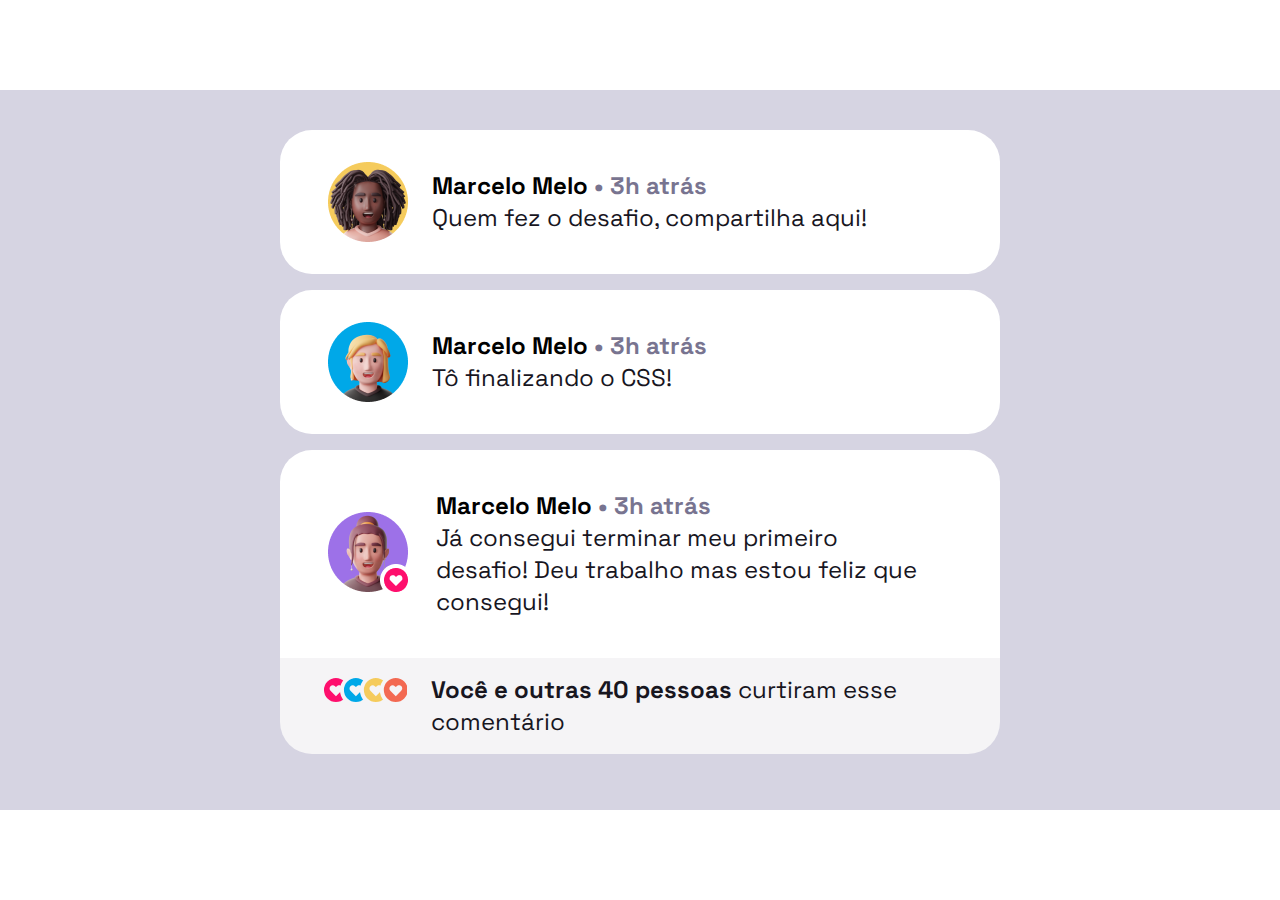
==== src/challenge_2/challenge_2.html @ b7e85982 "feat: Add Challenge 2 level 2" ====
<!DOCTYPE html>
<html lang="pt-BR">

<head>
  <meta charset="UTF-8">
  <meta name="viewport" content="width=device-width, initial-scale=1.0">
  <link rel="stylesheet" href="../styles/main.css">
  <link rel="stylesheet" href="../styles/challenge_2.css">
  <title>Challenge 2</title>
</head>

<body>
  <div class="container_content">
    <div class="container_main">
      <div class="comments">
        <div class="comment">
          <img src="../assets/assets-03/img-profile.png" alt="" srcset="">
          <div class="user">
            <strong class="user_name">
              Marcelo Melo <span class="comment_time">• 3h atrás</span>
            </strong>
            <p class="txt_comment">
              Quem fez o desafio, compartilha aqui!
            </p>
          </div>
        </div>
        <div class="comment">
          <img src="../assets/assets-03/img-profile-1.png" alt="" srcset="">
          <div class="user">
            <strong class="user_name">
              Marcelo Melo <span class="comment_time">• 3h atrás</span>
            </strong>
            <p class="txt_comment">
              Tô finalizando o CSS!
            </p>
          </div>
        </div>
        <div class="comment">
          <img src="../assets/assets-03/img-profile-2.png" alt="" srcset="">
          <div class="user">
            <strong class="user_name">
              Marcelo Melo <span class="comment_time">• 3h atrás</span>
            </strong>
            <p class="txt_comment">
              Já consegui terminar meu primeiro desafio! Deu trabalho mas estou feliz que consegui!
            </p>
          </div>
        </div>
        <footer class="ft_comments">
          <span class="likes"></span>
          <p class="txt_p">
            <strong class="ft_txt">Você e outras 40 pessoas</strong> curtiram esse comentário
          </p>
        </footer>
      </div>
    </div>
  </div>
</body>

</html>
---- src/styles/main.css ----
@import url('https://fonts.googleapis.com/css2?family=Space+Grotesk:wght@300..700&display=swap');

/* Reset properties */
* {
  margin: 0;
  padding: 0;
  box-sizing: border-box;
}

/* Variables */
:root {
  --primary-color: #ffffff;
  --secondary-color: #d6d4e2;
  --thrid-color: #787490;
  --fourth-color: #18161f;
  --fiveth-color: #F5F4F6;
}

/* Global styles */
.fnt-md {
  font: 500 1.25rem/1.75rem "Space Grotesk", sans-serif;
}

.fnt-bg {
  font: 700 2rem/3rem "Space Grotesk", sans-serif;
}
---- src/styles/challenge_2.css ----
.container_content {
  display: flex;
  align-items: center;
  height: 100vh;
  justify-content: center;
  width: 100vw;
}

.container_main {
  display: flex;
  flex-direction: column;
  align-items: center;
  background: var(--secondary-color);
  justify-content: start;
  height: 720px;
  width: 1280px;
  padding: 1.5rem 0;
}

.comments {
  display: flex;
  flex-flow: column;
  height: 600px;
  width: 45rem;
}

.comment {
  display: flex;
  align-items: center;
  background: var(--primary-color);
  padding: 1rem 3rem;
  margin-top: 1rem;
  width: 720px;
}

.user {
  padding: 1.5rem;
  ;
}

.txt_comment,
.txt_p {
  font: 400 24px/32px "Space Grotesk", sans-serif;
  color: var(--fourth-color);
}

.user_name,
.ft_txt {
  font: 700 24px/32px "Space Grotesk", sans-serif;
}

.comment_time {
  color: var(--thrid-color);
}


.comment:not(:nth-last-child(2)) {
  border-radius: 2rem;
}

.comment:nth-last-child(2) {
  border-top-left-radius: 2rem;
  border-top-right-radius: 2rem;
}

.likes {
  display: inline-block;
  background: url("../assets/assets-03/likes.svg") no-repeat;
  height: 32px;
  width: 100px;
  margin-right: 1.5rem;
}

.ft_comments {
  display: flex;
  background: var(--fiveth-color);
  border-bottom-left-radius: 2rem;
  border-bottom-right-radius: 2rem;
  flex: 1;
  padding: 1rem 2.5rem;
}
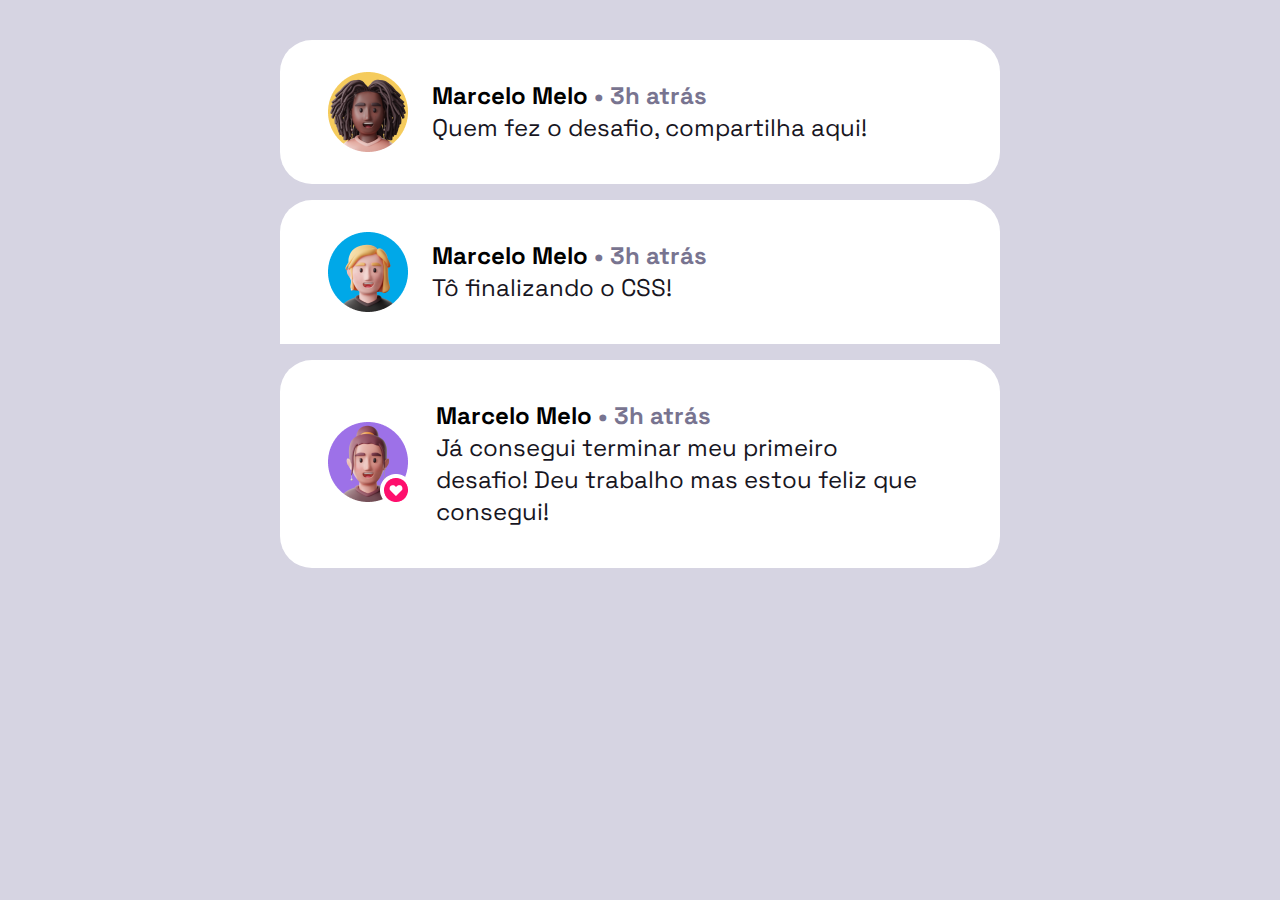
==== commit 48f48a35: "Add function newPosts for dynamic comments" ====
--- a/src/challenge_2/challenge_2.html
+++ b/src/challenge_2/challenge_2.html
@@ -46,15 +46,10 @@
             </p>
           </div>
         </div>
-        <footer class="ft_comments">
-          <span class="likes"></span>
-          <p class="txt_p">
-            <strong class="ft_txt">Você e outras 40 pessoas</strong> curtiram esse comentário
-          </p>
-        </footer>
       </div>
     </div>
   </div>
 </body>
+<script src="../../src/scripts/comments.js" defer></script>
 
 </html>--- a/src/styles/challenge_2.css
+++ b/src/styles/challenge_2.css
@@ -12,7 +12,7 @@
   align-items: center;
   background: var(--secondary-color);
   justify-content: start;
-  height: 720px;
+  height: 100%;
   width: 1280px;
   padding: 1.5rem 0;
 }
@@ -78,4 +78,9 @@
   border-bottom-right-radius: 2rem;
   flex: 1;
   padding: 1rem 2.5rem;
+
+}
+
+.comments.ps-relative {
+  position: relative;
 }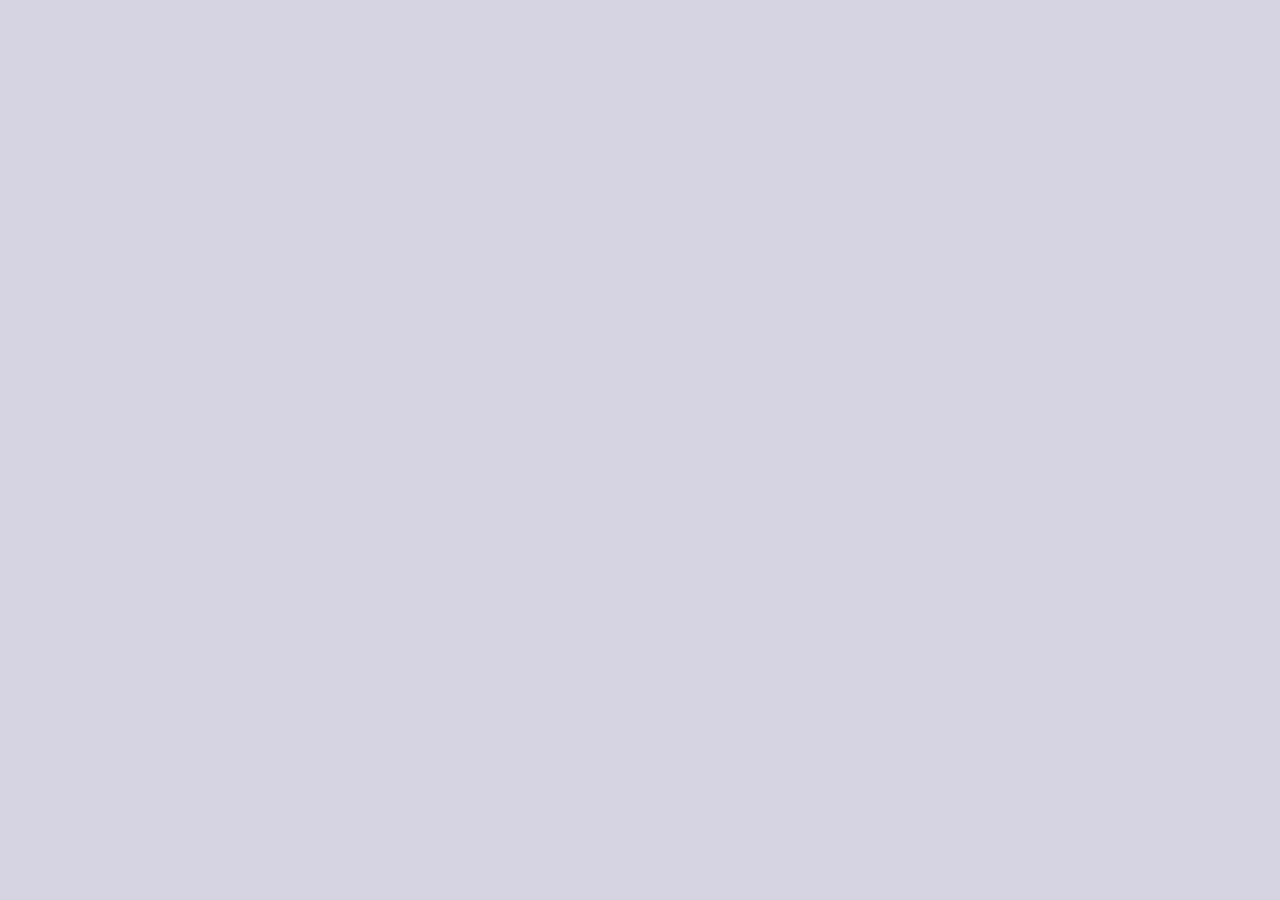
==== commit 712aa5d1: "Add layout challenge 3 - HTML and CSS files" ====
--- a/src/challenge_2/challenge_2.html
+++ b/src/challenge_2/challenge_2.html
@@ -13,7 +13,7 @@
   <div class="container_content">
     <div class="container_main">
       <div class="comments">
-        <div class="comment">
+        <!-- <div class="comment">
           <img src="../assets/assets-03/img-profile.png" alt="" srcset="">
           <div class="user">
             <strong class="user_name">
@@ -45,7 +45,7 @@
               Já consegui terminar meu primeiro desafio! Deu trabalho mas estou feliz que consegui!
             </p>
           </div>
-        </div>
+        </div> -->
       </div>
     </div>
   </div>
